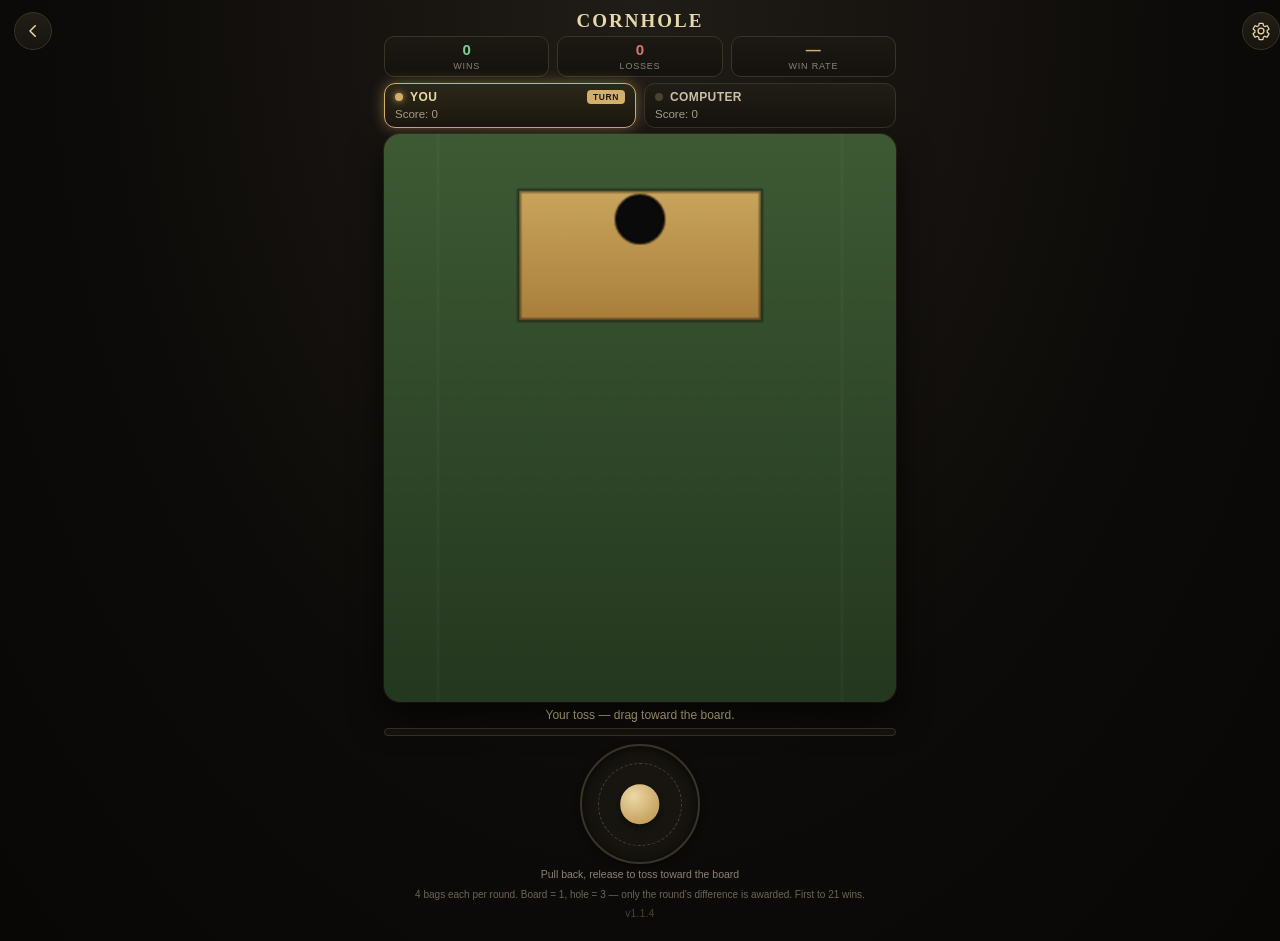
==== cornhole.html @ e40775e5 "Add files via upload" ====
<!DOCTYPE html>
<html lang="en">
<head>
<meta charset="UTF-8">
<meta name="viewport" content="width=device-width, initial-scale=1.0, maximum-scale=1.0, user-scalable=no, viewport-fit=cover">
<title>Cornhole — Corner Pocket Arcade</title>
<link rel="icon" type="image/png" href="Cornerpocket.PNG">
<link rel="apple-touch-icon" href="Cornerpocket.PNG">
<meta name="apple-mobile-web-app-capable" content="yes">
<meta name="apple-mobile-web-app-status-bar-style" content="black-translucent">
<meta name="apple-mobile-web-app-title" content="Cornhole">
<meta name="theme-color" content="#0d0b09">
<link rel="stylesheet" href="shared.css">
<style>
  /* Tightened spacing (page-specific, doesn't affect other games) so the whole
     board + every control fits on one screen with no scrolling required. */
  header { margin-bottom: 4px; }
  .stats-bar { margin-bottom: 6px; }
  .stat-chip { padding: 5px 4px; }
  .stat-chip .num { font-size: 15px; }
  .scoreboard { margin-bottom: 6px; }
  .score-panel { padding: 6px 10px; }
  #message { margin-top: 6px; font-size: 12px; min-height: 14px; }
  #powerWrap { margin-top: 6px; }
  #aimPadWrap { margin-top: 8px; }
  #aimPad { max-width: 120px; max-height: 120px; min-width: 100px; min-height: 100px; }
  #aimPadLabel { margin-top: 4px; font-size: 10.5px; }
  .help { margin-top: 8px; font-size: 10px; line-height: 1.4; }
  #appVersion { margin-top: 6px; }
</style>
</head>
<body>
<div id="app">
  <a class="icon-btn fixed-corner left" href="index.html" aria-label="Back to arcade">
    <svg width="18" height="18" viewBox="0 0 24 24" fill="none" xmlns="http://www.w3.org/2000/svg">
      <path d="M15 5l-7 7 7 7" stroke="#e9d9a8" stroke-width="2" stroke-linecap="round" stroke-linejoin="round"/>
    </svg>
  </a>
  <button class="icon-btn fixed-corner right" id="settingsBtn" aria-label="Settings">
    <svg width="20" height="20" viewBox="0 0 24 24" fill="none" xmlns="http://www.w3.org/2000/svg">
      <path d="M12 15.5a3.5 3.5 0 1 0 0-7 3.5 3.5 0 0 0 0 7Z" stroke="#e9d9a8" stroke-width="1.6"/>
      <path d="M19.4 13.5c.04-.33.06-.66.06-1s-.02-.67-.06-1l2.02-1.58a.5.5 0 0 0 .12-.64l-1.92-3.32a.5.5 0 0 0-.6-.22l-2.38.96a7.4 7.4 0 0 0-1.73-1l-.36-2.53a.5.5 0 0 0-.5-.42h-3.84a.5.5 0 0 0-.5.42l-.36 2.53a7.4 7.4 0 0 0-1.73 1l-2.38-.96a.5.5 0 0 0-.6.22L2.62 9.28a.5.5 0 0 0 .12.64L4.76 11.5c-.04.33-.06.66-.06 1s.02.67.06 1L2.74 15.08a.5.5 0 0 0-.12.64l1.92 3.32a.5.5 0 0 0 .6.22l2.38-.96c.53.43 1.11.77 1.73 1l.36 2.53a.5.5 0 0 0 .5.42h3.84a.5.5 0 0 0 .5-.42l.36-2.53a7.4 7.4 0 0 0 1.73-1l2.38.96a.5.5 0 0 0 .6-.22l1.92-3.32a.5.5 0 0 0-.12-.64L19.4 13.5Z" stroke="#e9d9a8" stroke-width="1.5" stroke-linejoin="round"/>
    </svg>
  </button>

  <header><h1>Cornhole</h1></header>

  <div class="stats-bar">
    <div class="stat-chip wins"><span class="num" id="statWins">0</span><span class="lbl">Wins</span></div>
    <div class="stat-chip losses"><span class="num" id="statLosses">0</span><span class="lbl">Losses</span></div>
    <div class="stat-chip rate"><span class="num" id="statRate">—</span><span class="lbl">Win Rate</span></div>
  </div>

  <div id="settingsModal">
    <div id="settingsModalCard">
      <div class="settingsModalHeader">
        <span>Settings</span>
        <button id="settingsCloseBtn" aria-label="Close">&times;</button>
      </div>
      <label for="difficulty">Computer skill</label>
      <select id="difficulty">
        <option value="easy">Easy</option>
        <option value="medium" selected>Medium</option>
        <option value="hard">Hard</option>
      </select>
      <button id="resetStats">Reset record</button>
    </div>
  </div>

  <div class="scoreboard">
    <div class="score-panel" id="playerPanel">
      <span class="who"><span class="dot"></span>YOU</span>
      <span class="sub" id="playerScore">Score: 0</span>
    </div>
    <div class="score-panel" id="aiPanel">
      <span class="who"><span class="dot"></span>COMPUTER</span>
      <span class="sub" id="aiScore">Score: 0</span>
    </div>
  </div>

  <div id="tableWrap">
    <canvas id="table" width="360" height="400"></canvas>
    <div id="overlay">
      <h2 id="overlayTitle">Game Over</h2>
      <p id="overlayText">Details here</p>
      <button class="primary" onclick="startMatch()">Play Again</button>
    </div>
  </div>

  <div id="message">Loading...</div>
  <div id="powerWrap"><div id="powerBar"></div></div>

  <div id="aimPadWrap">
    <div id="aimPad"><div id="aimKnob"></div></div>
    <div id="aimPadLabel">Pull back, release to toss toward the board</div>
  </div>

  <div class="help">
    4 bags each per round. Board = 1, hole = 3 — only the round's difference is awarded. First to 21 wins.
  </div>

  <div id="appVersion">v1.1.4</div>
</div>

<script src="shared.js"></script>
<script>
(function(){
  "use strict";

  // ---------- CONFIG ----------
  const CW = 360, CH = 400;
  const LANE_LEFT = 38, LANE_RIGHT = CW - 38;
  const START_X = CW/2, START_Y = 354;
  const MAX_DIST = 320;

  const BOARD_X0 = 95, BOARD_X1 = 265;
  const BOARD_Y0 = 40, BOARD_Y1 = 131;
  const HOLE_X = 180, HOLE_Y = 60, HOLE_R = 17;

  const WIN_SCORE = 21;
  const THROW_DURATION_MS = 650;

  function resultForLanding(x, y){
    const dHole = Math.hypot(x-HOLE_X, y-HOLE_Y);
    if(dHole <= HOLE_R) return { value: 3, label: 'In the hole!' };
    if(x >= BOARD_X0 && x <= BOARD_X1 && y >= BOARD_Y0 && y <= BOARD_Y1) return { value: 1, label: 'On the board.' };
    return { value: 0, label: 'Missed — in the dirt.' };
  }

  // ---------- STATS ----------
  const stats = Arcade.createStats('cornhole_stats_v1');
  const statWinsEl = document.getElementById('statWins');
  const statLossesEl = document.getElementById('statLosses');
  const statRateEl = document.getElementById('statRate');
  function renderStats(){ stats.render(statWinsEl, statLossesEl, statRateEl); }
  document.getElementById('resetStats').addEventListener('click', () => {
    if(confirm('Reset your win/loss record?')){ stats.reset(); renderStats(); }
  });
  renderStats();
  Arcade.wireSettingsModal('settingsBtn', 'settingsModal', 'settingsCloseBtn');

  // ---------- STATE ----------
  let bags = [];              // bags landed so far this round: {owner,x,y,result}
  let shotsThisRound = 0;     // 0..8
  let startingPlayer = 'player';
  let turn = 'player';
  let playerScore = 0, aiScore = 0;
  let state = 'aiming';       // 'aiming' | 'throwing' | 'ai-wait' | 'over'
  let gameOver = false;
  let flight = null;          // active toss animation: {owner,startX,startY,targetX,targetY,t0}

  const canvas = document.getElementById('table');
  const ctx = canvas.getContext('2d');
  const messageEl = document.getElementById('message');
  const powerBar = document.getElementById('powerBar');
  const overlay = document.getElementById('overlay');
  const overlayTitle = document.getElementById('overlayTitle');
  const overlayText = document.getElementById('overlayText');
  const playerPanel = document.getElementById('playerPanel');
  const aiPanel = document.getElementById('aiPanel');
  const playerScoreEl = document.getElementById('playerScore');
  const aiScoreEl = document.getElementById('aiScore');
  const difficultySel = document.getElementById('difficulty');
  const aimPad = document.getElementById('aimPad');
  const aimKnob = document.getElementById('aimKnob');

  function setMessage(t){ messageEl.textContent = t; }

  function whoseShotIndex(i){
    const startsWithStarting = (i % 2 === 0);
    if(startsWithStarting) return startingPlayer;
    return startingPlayer === 'player' ? 'ai' : 'player';
  }

  function startMatch(){
    playerScore = 0; aiScore = 0;
    gameOver = false;
    overlay.style.display = 'none';
    startingPlayer = Math.random() < 0.5 ? 'player' : 'ai';
    startRound();
  }

  function startRound(){
    bags = [];
    shotsThisRound = 0;
    updateScoreDisplays();
    beginNextThrow();
  }

  function beginNextThrow(){
    if(shotsThisRound >= 8){
      setMessage("Round complete — tallying score...");
      setTimeout(resolveRound, 700);
      return;
    }
    turn = whoseShotIndex(shotsThisRound);
    updatePanels();
    if(turn === 'player'){
      state = 'aiming';
      setMessage("Your toss — drag toward the board.");
    } else {
      state = 'ai-wait';
      setMessage("Computer is lining up a toss...");
      setTimeout(aiTakeThrow, 800);
    }
    render();
  }

  // ---------- AIM PAD (direct aim-offset, like an overhand toss) ----------
  function canShoot(){
    return turn === 'player' && state === 'aiming' && !gameOver;
  }
  Arcade.createAimPad({
    padEl: aimPad, knobEl: aimKnob, powerBarEl: powerBar,
    canShoot: canShoot,
    onRelease: (dx, dy, power) => {
      // pull-back convention: dx,dy is the pull direction; throw opposite.
      const targetX = START_X + (-dx)*power*MAX_DIST;
      const targetY = START_Y + (-dy)*power*MAX_DIST;
      beginFlight('player', targetX, targetY);
    }
  });

  function beginFlight(owner, targetX, targetY){
    state = 'throwing';
    flight = { owner, startX: START_X, startY: START_Y, targetX, targetY, t0: performance.now() };
  }

  function finishFlight(){
    const f = flight;
    flight = null;
    const result = resultForLanding(f.targetX, f.targetY);
    bags.push({ owner: f.owner, x: f.targetX, y: f.targetY, result });
    shotsThisRound++;
    setMessage(`${f.owner === 'player' ? 'You' : 'Computer'}: ${result.label}${result.value>0 ? ' ('+result.value+' pt'+(result.value>1?'s':'')+')' : ''}`);
    setTimeout(beginNextThrow, 550);
  }

  function resolveRound(){
    const playerTotal = bags.filter(b=>b.owner==='player').reduce((s,b)=>s+b.result.value,0);
    const aiTotal = bags.filter(b=>b.owner==='ai').reduce((s,b)=>s+b.result.value,0);
    const diff = Math.abs(playerTotal - aiTotal);

    if(playerTotal > aiTotal) playerScore += diff;
    else if(aiTotal > playerTotal) aiScore += diff;

    updateScoreDisplays();

    if(playerScore >= WIN_SCORE || aiScore >= WIN_SCORE){
      endMatch(playerScore >= WIN_SCORE ? 'player' : 'ai');
      return;
    }

    setMessage(diff>0 ? `${playerTotal>aiTotal?'You':'Computer'} score ${diff} this round.` : "Round tied — no one scores.");
    startingPlayer = startingPlayer === 'player' ? 'ai' : 'player';
    setTimeout(startRound, 1200);
  }

  function endMatch(winner){
    gameOver = true;
    state = 'over';
    overlay.style.display = 'flex';
    overlayTitle.textContent = winner === 'player' ? "You Win" : "Computer Wins";
    overlayText.textContent = `Final score: ${playerScore} – ${aiScore}`;
    if(winner === 'player') stats.addWin(); else stats.addLoss();
    renderStats();
    updatePanels();
  }

  function updateScoreDisplays(){
    playerScoreEl.textContent = `Score: ${playerScore}`;
    aiScoreEl.textContent = `Score: ${aiScore}`;
  }
  function updatePanels(){
    playerPanel.classList.toggle('active', turn === 'player' && !gameOver);
    aiPanel.classList.toggle('active', turn === 'ai' && !gameOver);
  }

  // ---------- AI ----------
  function aiTakeThrow(){
    if(gameOver) return;
    const diff = difficultySel.value;
    const jitterPx = diff==='easy' ? 95 : diff==='hard' ? 34 : 62;

    const angle = Math.random()*Math.PI*2;
    const rad = Math.sqrt(Math.random())*jitterPx; // sqrt gives a true uniform-area scatter, not center-biased
    const targetX = HOLE_X + Math.cos(angle)*rad;
    const targetY = HOLE_Y + Math.sin(angle)*rad;

    beginFlight('ai', targetX, targetY);
  }

  // ---------- RENDER ----------
  function render(){
    ctx.clearRect(0,0,CW,CH);

    // ground
    const ground = ctx.createLinearGradient(0,0,0,CH);
    ground.addColorStop(0,'#3d5a34'); ground.addColorStop(1,'#24371f');
    ctx.fillStyle = ground; ctx.fillRect(0,0,CW,CH);

    // lane guide lines (cosmetic)
    ctx.strokeStyle = 'rgba(255,255,255,0.06)';
    ctx.lineWidth = 1;
    ctx.beginPath(); ctx.moveTo(LANE_LEFT,0); ctx.lineTo(LANE_LEFT,CH); ctx.stroke();
    ctx.beginPath(); ctx.moveTo(LANE_RIGHT,0); ctx.lineTo(LANE_RIGHT,CH); ctx.stroke();

    // board
    const boardGrad = ctx.createLinearGradient(0,BOARD_Y0,0,BOARD_Y1);
    boardGrad.addColorStop(0,'#c9a55c'); boardGrad.addColorStop(1,'#a97e3c');
    ctx.fillStyle = boardGrad;
    ctx.fillRect(BOARD_X0, BOARD_Y0, BOARD_X1-BOARD_X0, BOARD_Y1-BOARD_Y0);
    ctx.strokeStyle = 'rgba(0,0,0,0.4)'; ctx.lineWidth = 3;
    ctx.strokeRect(BOARD_X0, BOARD_Y0, BOARD_X1-BOARD_X0, BOARD_Y1-BOARD_Y0);

    // hole
    ctx.beginPath(); ctx.arc(HOLE_X, HOLE_Y, HOLE_R, 0, Math.PI*2);
    ctx.fillStyle = '#0a0a0a'; ctx.fill();
    ctx.strokeStyle = 'rgba(0,0,0,0.6)'; ctx.lineWidth = 2; ctx.stroke();

    // resting bags (on board or in the dirt) — draw shadow + bag flat on the ground
    bags.forEach(b => {
      ctx.save();
      ctx.translate(b.x, b.y);
      ctx.beginPath(); ctx.ellipse(0,3,12,6,0,0,Math.PI*2);
      ctx.fillStyle = 'rgba(0,0,0,0.35)'; ctx.fill();
      drawBagShape(b.owner);
      ctx.restore();
    });

    // in-flight bag with arc animation
    if(flight){
      const t = Math.min(1, (performance.now() - flight.t0) / THROW_DURATION_MS);
      const x = flight.startX + (flight.targetX - flight.startX) * t;
      const y = flight.startY + (flight.targetY - flight.startY) * t;
      const height = Math.sin(t * Math.PI) * 108; // peak arc height in px
      const scale = 1 + Math.sin(t*Math.PI) * 0.35;

      // ground shadow (shrinks as bag gets higher)
      ctx.save();
      ctx.translate(x, y);
      ctx.beginPath();
      ctx.ellipse(0, 3, 12*(1-0.4*Math.sin(t*Math.PI)), 6*(1-0.4*Math.sin(t*Math.PI)), 0, 0, Math.PI*2);
      ctx.fillStyle = 'rgba(0,0,0,0.3)'; ctx.fill();
      ctx.restore();

      // bag itself, lifted by height, scaled up near the peak
      ctx.save();
      ctx.translate(x, y - height);
      ctx.scale(scale, scale);
      drawBagShape(flight.owner);
      ctx.restore();
    }
  }

  function drawBagShape(owner){
    ctx.fillStyle = owner === 'player' ? '#d4af6a' : '#8a2f2f';
    ctx.strokeStyle = 'rgba(0,0,0,0.4)';
    ctx.lineWidth = 1.2;
    ctx.beginPath();
    ctx.roundRect ? ctx.roundRect(-10,-7,20,14,4) : ctx.rect(-10,-7,20,14);
    ctx.fill(); ctx.stroke();
  }

  // ---------- GAME LOOP ----------
  function loop(){
    if(flight){
      render();
      if(performance.now() - flight.t0 >= THROW_DURATION_MS){
        finishFlight();
      }
    } else if(state !== 'aiming'){
      render();
    }
    aimPad.classList.toggle('disabled', !canShoot());
    requestAnimationFrame(loop);
  }

  window.startMatch = startMatch;
  startMatch();
  requestAnimationFrame(loop);
})();
</script>
<script>
  Arcade.registerServiceWorker();
</script>
</body>
</html>
---- shared.css ----
/* ============================================================
   Shared "house style" kit for the arcade hub + all games.
   Keep this file in sync across deploys — every game page
   <link>s to this single file so a fix here fixes everywhere.
   ============================================================ */

* { box-sizing: border-box; -webkit-tap-highlight-color: transparent; }

html {
  height: 100%;
  height: -webkit-fill-available;
  background: #080706;
}
body {
  margin: 0; padding: 0;
  min-height: 100%;
  min-height: -webkit-fill-available;
  background: radial-gradient(ellipse at 50% 0%, #201c17 0%, #0d0b09 60%, #080706 100%);
  font-family: -apple-system, BlinkMacSystemFont, 'Segoe UI', Roboto, Helvetica, Arial, sans-serif;
  color: #efe8da;
  overflow-x: hidden;
  touch-action: none;
  overscroll-behavior: none;
}

#app {
  display: flex;
  flex-direction: column;
  align-items: center;
  padding: calc(10px + env(safe-area-inset-top)) calc(14px + env(safe-area-inset-right)) calc(22px + env(safe-area-inset-bottom)) calc(14px + env(safe-area-inset-left));
  min-height: 100%;
  min-height: -webkit-fill-available;
  max-width: 540px;
  margin: 0 auto;
}

/* ---------- Header ---------- */
header {
  position: relative;
  display: flex;
  align-items: center;
  justify-content: center;
  width: 100%;
  margin-bottom: 10px;
}
header h1 {
  font-family: Georgia, 'Times New Roman', serif;
  font-size: 19px;
  font-weight: 700;
  letter-spacing: 2px;
  margin: 0;
  color: #e9d9a8;
  text-transform: uppercase;
  text-align: center;
}
.icon-btn {
  position: absolute;
  top: 50%;
  transform: translateY(-50%);
  width: 38px;
  height: 38px;
  padding: 0;
  min-height: 0;
  border-radius: 50%;
  display: flex;
  align-items: center;
  justify-content: center;
  background: linear-gradient(180deg, #221e17, #17140f);
  border: 1.5px solid #3a3327;
  cursor: pointer;
}
.icon-btn:active { transform: translateY(-50%) scale(0.94); }
#menuBtn { left: 0; }
#settingsBtn { right: 0; }

/* Fixed-corner variant (used when the header itself shouldn't
   move the button, e.g. pinned regardless of title width) */
.icon-btn.fixed-corner {
  position: fixed;
  top: calc(12px + env(safe-area-inset-top));
  transform: none;
}
.icon-btn.fixed-corner.left { left: calc(14px + env(safe-area-inset-left)); }
.icon-btn.fixed-corner.right { right: calc(14px + env(safe-area-inset-right)); }

/* ---------- Stats bar ---------- */
.stats-bar {
  display: flex;
  width: 100%;
  gap: 8px;
  margin-bottom: 12px;
}
.stat-chip {
  flex: 1;
  background: linear-gradient(180deg, #1c1913, #14120e);
  border: 1px solid #3a3327;
  border-radius: 10px;
  padding: 8px 4px;
  text-align: center;
}
.stat-chip .num {
  display: block;
  font-size: 18px;
  font-weight: 700;
  line-height: 1.1;
}
.stat-chip.wins .num { color: #7fce8f; }
.stat-chip.losses .num { color: #d9756f; }
.stat-chip.rate .num { color: #d4af6a; }
.stat-chip .lbl {
  display: block;
  font-size: 9px;
  letter-spacing: 0.8px;
  color: #8d8172;
  margin-top: 2px;
  text-transform: uppercase;
}

/* ---------- Turn / score panels ---------- */
.scoreboard {
  display: flex;
  justify-content: space-between;
  width: 100%;
  gap: 8px;
  margin-bottom: 10px;
}
.score-panel {
  flex: 1;
  background: linear-gradient(180deg, #201c16, #17140f);
  border: 1.5px solid #3a3327;
  border-radius: 11px;
  padding: 9px 12px;
  font-size: 12.5px;
  transition: border-color 0.25s, box-shadow 0.25s, background 0.25s;
  position: relative;
}
.score-panel .who {
  font-weight: 700;
  color: #c9bea8;
  display: flex;
  align-items: center;
  gap: 7px;
  margin-bottom: 3px;
  letter-spacing: 0.4px;
  font-size: 12px;
}
.score-panel .dot {
  width: 8px; height: 8px; border-radius: 50%;
  background: #4a4232; flex-shrink: 0;
}
.score-panel .sub { color: #a89d89; font-size: 11.5px; }
.score-panel.active {
  border-color: #d4af6a;
  background: linear-gradient(180deg, #2c2717, #1c1810);
  box-shadow: 0 0 14px rgba(212,175,106,0.45);
  animation: pulseGlow 1.8s ease-in-out infinite;
}
.score-panel.active .who { color: #e9d9a8; }
.score-panel.active .dot {
  background: #d4af6a;
  box-shadow: 0 0 7px rgba(212,175,106,0.9);
}
.score-panel.active .who::after {
  content: "TURN";
  font-size: 8.5px;
  font-weight: 700;
  background: #d4af6a;
  color: #1a160d;
  padding: 2px 6px;
  border-radius: 4px;
  margin-left: auto;
  letter-spacing: 0.6px;
}
@keyframes pulseGlow {
  0%, 100% { box-shadow: 0 0 8px rgba(212,175,106,0.35); }
  50% { box-shadow: 0 0 18px rgba(212,175,106,0.7); }
}

/* ---------- Game surface (canvas wrap) ---------- */
#tableWrap {
  position: relative;
  width: 100%;
  line-height: 0;
  border-radius: 16px;
  box-shadow: 0 14px 34px rgba(0,0,0,0.65), 0 0 0 1px rgba(212,175,106,0.12);
}
#tableWrap canvas {
  width: 100%;
  height: auto;
  display: block;
  border-radius: 16px;
}

#message {
  width: 100%;
  text-align: center;
  font-size: 13.5px;
  min-height: 18px;
  margin-top: 11px;
  color: #d9c78e;
}

#powerWrap {
  width: 100%;
  height: 8px;
  background: #16130e;
  border: 1px solid #3a3327;
  border-radius: 5px;
  margin-top: 9px;
  overflow: hidden;
}
#powerBar {
  height: 100%;
  width: 0%;
  background: linear-gradient(90deg, #4a9d5c, #d4af6a, #c0453f);
}

/* ---------- Aim pad ---------- */
#aimPadWrap {
  display: flex;
  flex-direction: column;
  align-items: center;
  margin-top: 16px;
}
#aimPad {
  width: 40vw;
  height: 40vw;
  max-width: 180px;
  max-height: 180px;
  min-width: 138px;
  min-height: 138px;
  border-radius: 50%;
  border: 2px solid #3a3327;
  background: radial-gradient(circle, #1c1913 0%, #14120e 75%);
  box-shadow: inset 0 2px 10px rgba(0,0,0,0.6), 0 2px 6px rgba(0,0,0,0.4);
  position: relative;
  touch-action: none;
  transition: opacity 0.2s;
}
#aimPad::before {
  content: "";
  position: absolute;
  inset: 14%;
  border-radius: 50%;
  border: 1px dashed #4a4232;
}
#aimPad.disabled { opacity: 0.3; }
#aimKnob {
  width: 34%;
  height: 34%;
  border-radius: 50%;
  background: radial-gradient(circle at 35% 30%, #ecd8a6, #b98f46);
  position: absolute;
  left: 50%; top: 50%;
  transform: translate(-50%,-50%);
  box-shadow: 0 3px 10px rgba(0,0,0,0.6);
  pointer-events: none;
}
#aimPadLabel {
  font-size: 11.5px;
  color: #8d8172;
  margin-top: 9px;
  text-align: center;
}

/* ---------- Controls ---------- */
.controls {
  display: flex;
  gap: 10px;
  align-items: center;
  margin-top: 16px;
  flex-wrap: wrap;
  justify-content: center;
  width: 100%;
}
select, button {
  font-family: inherit;
  font-size: 13.5px;
  padding: 11px 16px;
  min-height: 44px;
  border-radius: 9px;
  border: 1px solid #3a3327;
  background: linear-gradient(180deg, #221e17, #17140f);
  color: #e9dfcb;
}
button { cursor: pointer; }
button:active { transform: translateY(1px); }
button.primary {
  background: linear-gradient(180deg, #e9d9a8, #c9a55c);
  color: #1a160d;
  font-weight: 700;
  border-color: #a9853c;
}

/* ---------- Overlay (game over) ---------- */
#overlay {
  position: absolute;
  inset: 0;
  background: rgba(8,7,6,0.9);
  display: none;
  align-items: center;
  justify-content: center;
  border-radius: 16px;
  flex-direction: column;
  text-align: center;
  padding: 20px;
}
#overlay h2 { font-family: Georgia, serif; font-size: 24px; color: #e9d9a8; margin-bottom: 6px; letter-spacing: 0.5px; }
#overlay p { font-size: 13.5px; color: #c9bea8; margin-bottom: 16px; }

/* ---------- Settings modal ---------- */
#settingsModal {
  position: fixed;
  inset: 0;
  background: rgba(8,7,6,0.72);
  display: none;
  align-items: center;
  justify-content: center;
  z-index: 60;
  padding: 20px;
}
#settingsModal.open { display: flex; }
#settingsModalCard {
  width: 100%;
  max-width: 320px;
  background: linear-gradient(180deg, #201c16, #17140f);
  border: 1.5px solid #3a3327;
  border-radius: 14px;
  padding: 16px;
  box-shadow: 0 14px 34px rgba(0,0,0,0.6);
}
.settingsModalHeader {
  display: flex;
  align-items: center;
  justify-content: space-between;
  margin-bottom: 14px;
  font-family: Georgia, serif;
  font-size: 16px;
  color: #e9d9a8;
  letter-spacing: 0.4px;
}
#settingsCloseBtn {
  background: none;
  border: none;
  color: #a89d89;
  font-size: 22px;
  line-height: 1;
  padding: 0;
  min-height: 0;
  cursor: pointer;
}
#settingsModalCard label {
  display: block;
  font-size: 12px;
  color: #a89d89;
  margin: 10px 0 4px;
}
#settingsModalCard select { width: 100%; margin-bottom: 6px; }
#resetStats {
  width: 100%;
  margin-top: 10px;
  background: linear-gradient(180deg, #2c2214, #201808);
  border: 1px solid #5c4a30;
  color: #d9756f;
}

/* ---------- Misc ---------- */
.help {
  font-size: 11px;
  color: #6e6455;
  margin-top: 16px;
  line-height: 1.55;
  text-align: center;
  padding: 0 6px;
}
#appVersion {
  margin-top: 12px;
  font-size: 10px;
  color: #4a4232;
  text-align: center;
  letter-spacing: 0.4px;
}

/* ---------- Hub-specific ---------- */
.game-grid {
  display: flex;
  flex-direction: column;
  gap: 12px;
  width: 100%;
  margin-top: 8px;
}
.game-tile {
  display: flex;
  align-items: center;
  gap: 14px;
  width: 100%;
  background: linear-gradient(180deg, #201c16, #17140f);
  border: 1.5px solid #3a3327;
  border-radius: 14px;
  padding: 16px;
  text-decoration: none;
  color: #efe8da;
  transition: border-color 0.2s, transform 0.1s;
}
.game-tile:active { transform: scale(0.98); }
.game-tile .icon {
  width: 46px; height: 46px;
  flex-shrink: 0;
  border-radius: 10px;
  background: #14120e;
  border: 1px solid #3a3327;
  display: flex; align-items: center; justify-content: center;
}
.game-tile .info { flex: 1; }
.game-tile .name {
  font-family: Georgia, serif;
  font-size: 16px;
  color: #e9d9a8;
  letter-spacing: 0.3px;
  margin-bottom: 2px;
}
.game-tile .desc {
  font-size: 11.5px;
  color: #8d8172;
  line-height: 1.4;
}
.game-tile .chev {
  color: #5c5346;
  font-size: 18px;
  flex-shrink: 0;
}
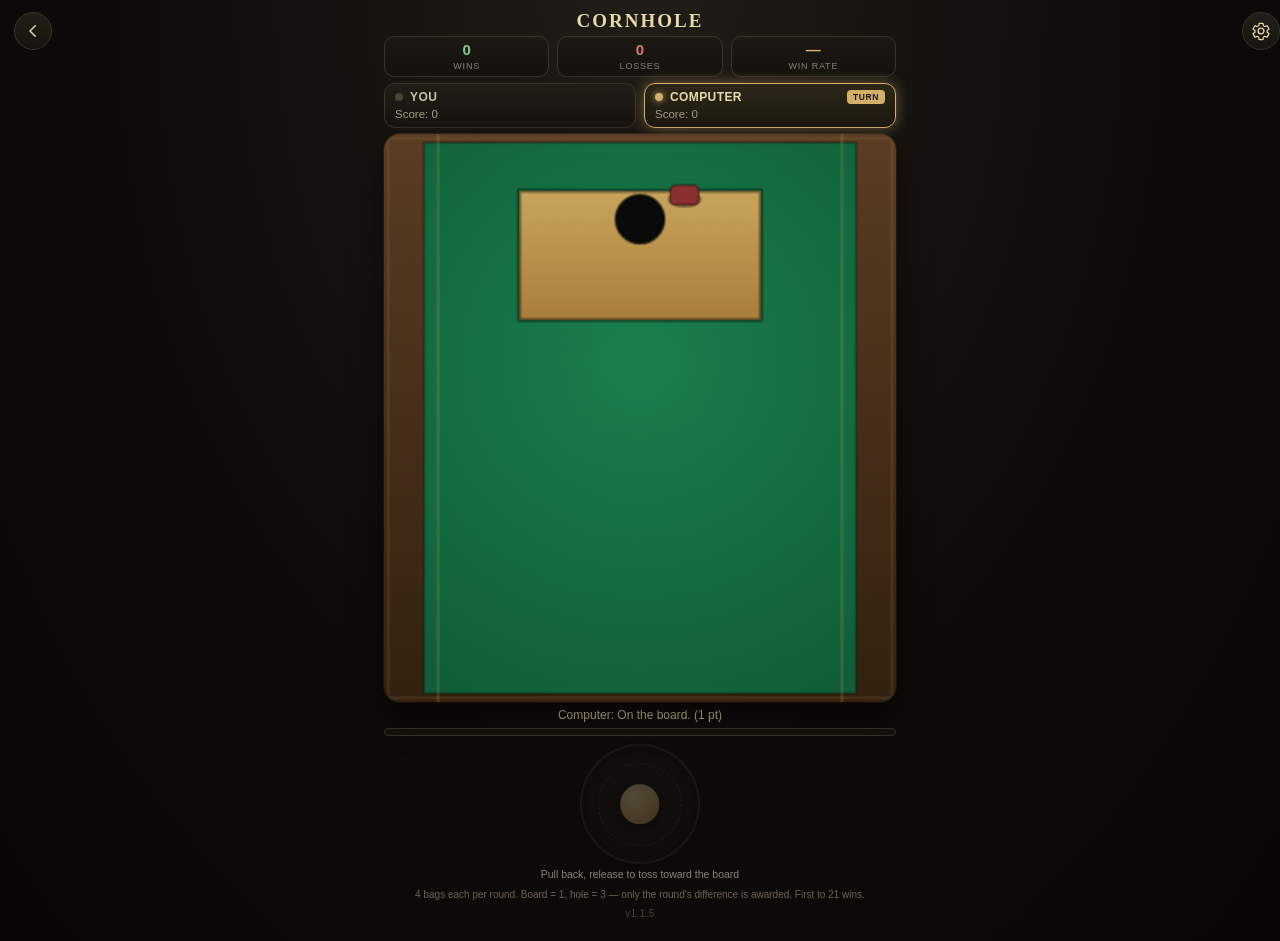
==== commit b3523680: "Add files via upload" ====
--- a/cornhole.html
+++ b/cornhole.html
@@ -99,7 +99,7 @@
     4 bags each per round. Board = 1, hole = 3 — only the round's difference is awarded. First to 21 wins.
   </div>
 
-  <div id="appVersion">v1.1.4</div>
+  <div id="appVersion">v1.1.5</div>
 </div>
 
 <script src="shared.js"></script>
@@ -294,13 +294,25 @@
   function render(){
     ctx.clearRect(0,0,CW,CH);
 
-    // ground
-    const ground = ctx.createLinearGradient(0,0,0,CH);
-    ground.addColorStop(0,'#3d5a34'); ground.addColorStop(1,'#24371f');
-    ctx.fillStyle = ground; ctx.fillRect(0,0,CW,CH);
-
-    // lane guide lines (cosmetic)
-    ctx.strokeStyle = 'rgba(255,255,255,0.06)';
+    // outer rail (matches Corner Pocket's rail gradient)
+    const rail = ctx.createLinearGradient(0,0,0,CH);
+    rail.addColorStop(0,'#5a3d24'); rail.addColorStop(1,'#33220f');
+    ctx.fillStyle = rail; ctx.fillRect(0,0,CW,CH);
+    ctx.strokeStyle = 'rgba(212,175,106,0.18)';
+    ctx.lineWidth = 1;
+    ctx.strokeRect(3,3,CW-6,CH-6);
+
+    // field — felt green, matching Corner Pocket's table instead of literal grass
+    const ground = ctx.createRadialGradient(CW/2,CH*0.4,20, CW/2,CH*0.4,CH*0.9);
+    ground.addColorStop(0,'#1a7d4a'); ground.addColorStop(1,'#0d5232');
+    ctx.fillStyle = ground;
+    ctx.fillRect(LANE_LEFT-10, 6, (LANE_RIGHT-LANE_LEFT)+20, CH-12);
+    ctx.strokeStyle = 'rgba(0,0,0,0.25)';
+    ctx.lineWidth = 2;
+    ctx.strokeRect(LANE_LEFT-10, 6, (LANE_RIGHT-LANE_LEFT)+20, CH-12);
+
+    // lane guide lines (cosmetic, gold-tinted to match the rest of the app)
+    ctx.strokeStyle = 'rgba(212,175,106,0.35)';
     ctx.lineWidth = 1;
     ctx.beginPath(); ctx.moveTo(LANE_LEFT,0); ctx.lineTo(LANE_LEFT,CH); ctx.stroke();
     ctx.beginPath(); ctx.moveTo(LANE_RIGHT,0); ctx.lineTo(LANE_RIGHT,CH); ctx.stroke();
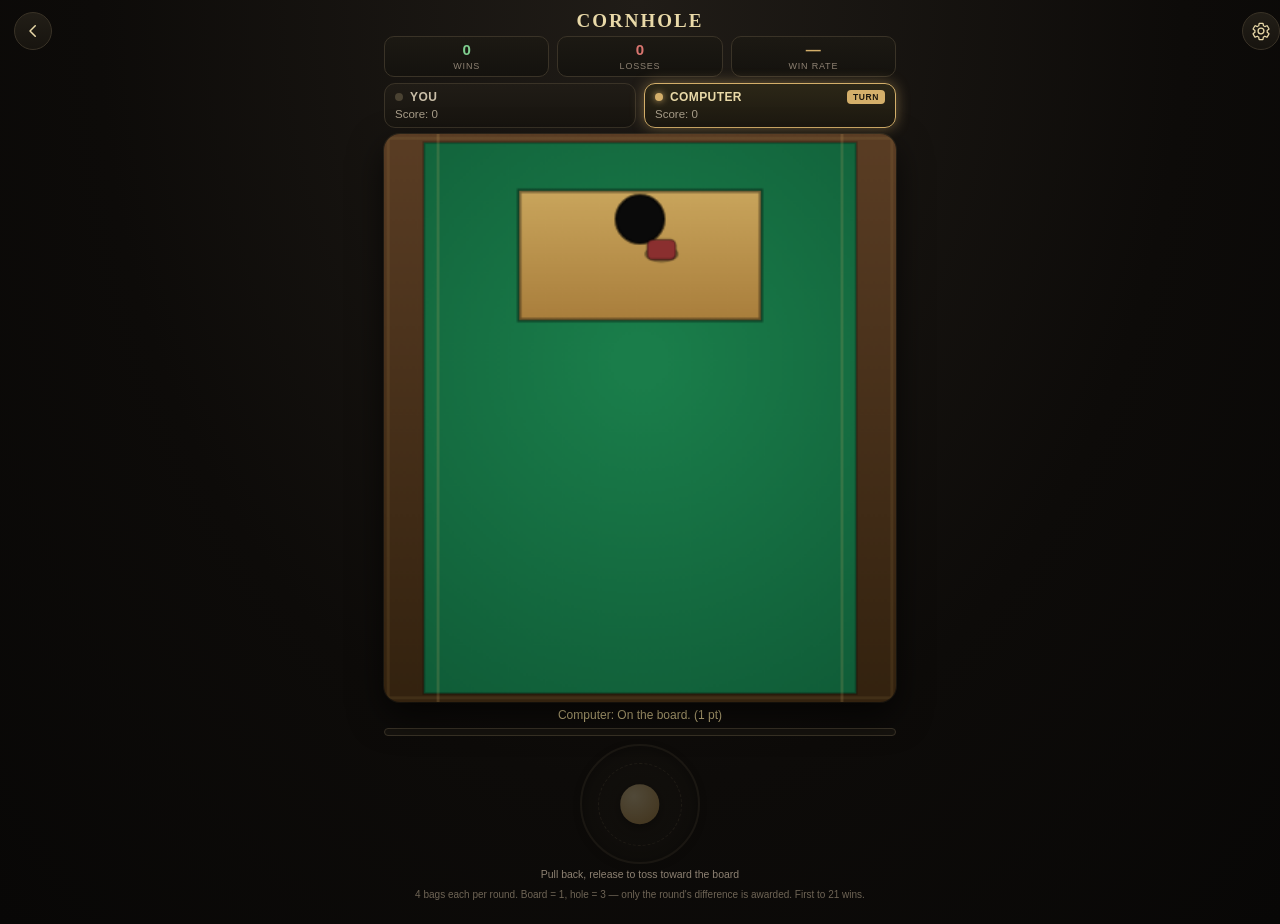
==== commit 0ef06a01: "Add files via upload" ====
--- a/cornhole.html
+++ b/cornhole.html
@@ -26,7 +26,6 @@
   #aimPad { max-width: 120px; max-height: 120px; min-width: 100px; min-height: 100px; }
   #aimPadLabel { margin-top: 4px; font-size: 10.5px; }
   .help { margin-top: 8px; font-size: 10px; line-height: 1.4; }
-  #appVersion { margin-top: 6px; }
 </style>
 </head>
 <body>
@@ -99,7 +98,6 @@
     4 bags each per round. Board = 1, hole = 3 — only the round's difference is awarded. First to 21 wins.
   </div>
 
-  <div id="appVersion">v1.1.5</div>
 </div>
 
 <script src="shared.js"></script>
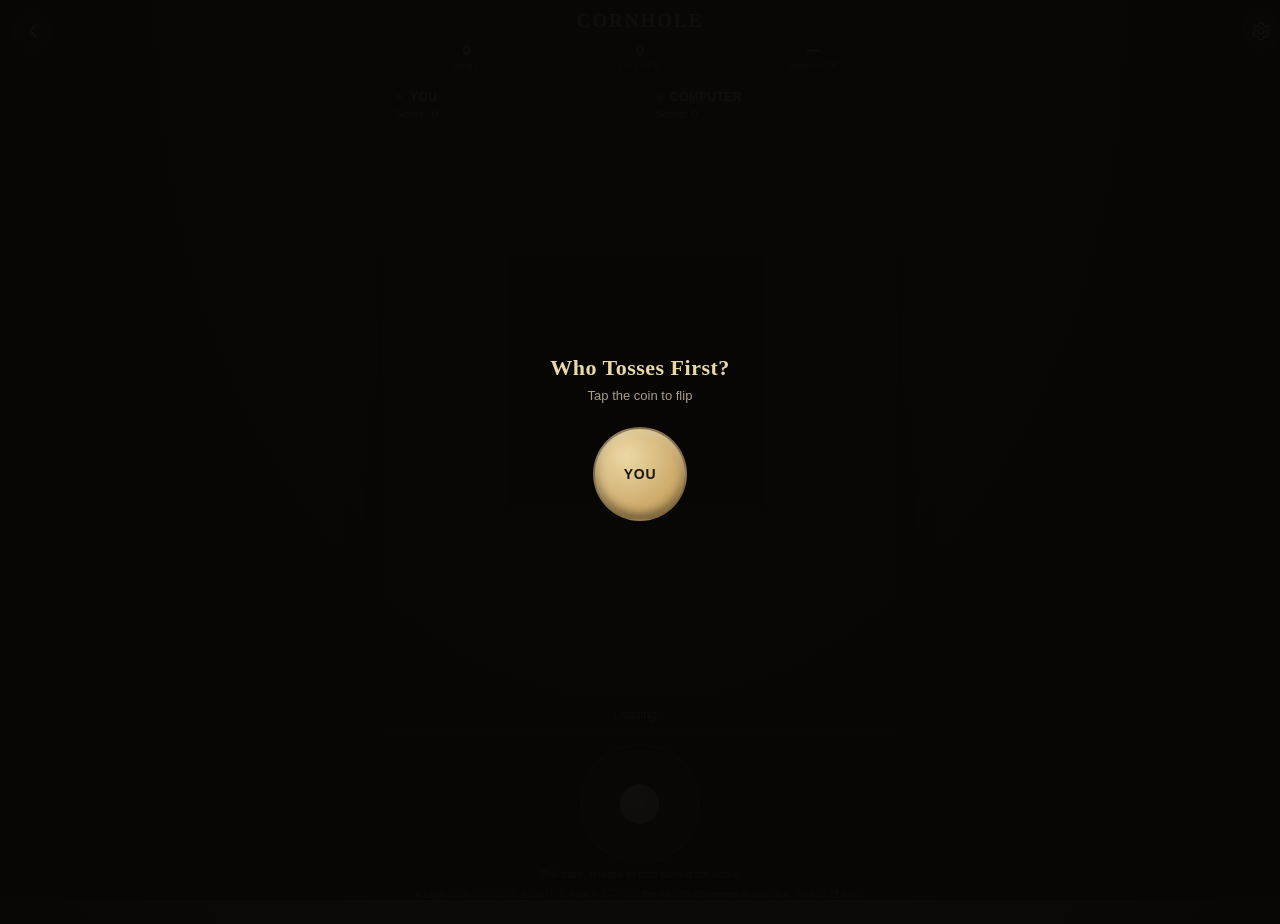
==== commit fd129178: "Add files via upload" ====
--- a/cornhole.html
+++ b/cornhole.html
@@ -86,6 +86,19 @@
     </div>
   </div>
 
+  <div id="coinOverlay">
+    <h2>Who Tosses First?</h2>
+    <p id="coinPrompt">Tap the coin to flip</p>
+    <div class="coinStage">
+      <div class="coin" id="coin">
+        <div class="face front">YOU</div>
+        <div class="face back">CPU</div>
+      </div>
+    </div>
+    <p id="coinResultText" class="coinResult"></p>
+    <button class="primary" id="coinStartBtn" style="display:none;">Start Match</button>
+  </div>
+
   <div id="message">Loading...</div>
   <div id="powerWrap"><div id="powerBar"></div></div>
 
@@ -114,14 +127,27 @@
   const BOARD_X0 = 95, BOARD_X1 = 265;
   const BOARD_Y0 = 40, BOARD_Y1 = 131;
   const HOLE_X = 180, HOLE_Y = 60, HOLE_R = 17;
+  const BOARD_INSET = 22; // px the far/top edge is narrower than the near/bottom edge — sells perspective
+  const BOARD_LIP = 10;   // px height of the board's visible front edge (its raised thickness)
 
   const WIN_SCORE = 21;
   const THROW_DURATION_MS = 650;
+  const SLIDE_FRICTION = 0.90;
+  const SLIDE_STOP_SPEED = 0.15;
+
+  /** True if (x,y) falls within the board's trapezoid footprint (matches how it's drawn). */
+  function isOnBoard(x, y){
+    if(y < BOARD_Y0 || y > BOARD_Y1) return false;
+    const t = (y - BOARD_Y0) / (BOARD_Y1 - BOARD_Y0); // 0 at the far/narrow edge, 1 at the near/wide edge
+    const xLeft = (BOARD_X0 + BOARD_INSET) + t * (BOARD_X0 - (BOARD_X0 + BOARD_INSET));
+    const xRight = (BOARD_X1 - BOARD_INSET) + t * (BOARD_X1 - (BOARD_X1 - BOARD_INSET));
+    return x >= xLeft && x <= xRight;
+  }
 
   function resultForLanding(x, y){
     const dHole = Math.hypot(x-HOLE_X, y-HOLE_Y);
     if(dHole <= HOLE_R) return { value: 3, label: 'In the hole!' };
-    if(x >= BOARD_X0 && x <= BOARD_X1 && y >= BOARD_Y0 && y <= BOARD_Y1) return { value: 1, label: 'On the board.' };
+    if(isOnBoard(x, y)) return { value: 1, label: 'On the board.' };
     return { value: 0, label: 'Missed — in the dirt.' };
   }
 
@@ -137,6 +163,17 @@
   renderStats();
   Arcade.wireSettingsModal('settingsBtn', 'settingsModal', 'settingsCloseBtn');
 
+  const coinFlip = Arcade.createCoinFlip({
+    overlayId: 'coinOverlay', coinId: 'coin', promptId: 'coinPrompt',
+    resultId: 'coinResultText', startBtnId: 'coinStartBtn',
+    startLabel: 'Start Match',
+    resultText: {
+      player: "You win the toss — you toss first!",
+      ai: "Computer wins the toss — it tosses first!"
+    },
+    onStart: beginMatch
+  });
+
   // ---------- STATE ----------
   let bags = [];              // bags landed so far this round: {owner,x,y,result}
   let shotsThisRound = 0;     // 0..8
@@ -146,6 +183,7 @@
   let state = 'aiming';       // 'aiming' | 'throwing' | 'ai-wait' | 'over'
   let gameOver = false;
   let flight = null;          // active toss animation: {owner,startX,startY,targetX,targetY,t0}
+  let slide = null;           // active post-landing slide: {owner,x,y,vx,vy,result}
 
   const canvas = document.getElementById('table');
   const ctx = canvas.getContext('2d');
@@ -174,13 +212,18 @@
     playerScore = 0; aiScore = 0;
     gameOver = false;
     overlay.style.display = 'none';
-    startingPlayer = Math.random() < 0.5 ? 'player' : 'ai';
+    coinFlip.show();
+  }
+
+  function beginMatch(starting){
+    startingPlayer = starting;
     startRound();
   }
 
   function startRound(){
     bags = [];
     shotsThisRound = 0;
+    slide = null;
     updateScoreDisplays();
     beginNextThrow();
   }
@@ -228,9 +271,22 @@
     const f = flight;
     flight = null;
     const result = resultForLanding(f.targetX, f.targetY);
-    bags.push({ owner: f.owner, x: f.targetX, y: f.targetY, result });
+    if(result.value === 1){
+      // landed on the board with some momentum left — let it slide a bit, like a real toss
+      const dx = f.targetX - f.startX, dy = f.targetY - f.startY;
+      const dist = Math.hypot(dx, dy);
+      const ux = dist > 0 ? dx/dist : 0, uy = dist > 0 ? dy/dist : -1;
+      const slideSpeed = 1.6 + Math.random() * 3.2;
+      slide = { owner: f.owner, x: f.targetX, y: f.targetY, vx: ux*slideSpeed, vy: uy*slideSpeed, result };
+    } else {
+      finalizeBagLanding(f.owner, f.targetX, f.targetY, result);
+    }
+  }
+
+  function finalizeBagLanding(owner, x, y, result){
+    bags.push({ owner, x, y, result });
     shotsThisRound++;
-    setMessage(`${f.owner === 'player' ? 'You' : 'Computer'}: ${result.label}${result.value>0 ? ' ('+result.value+' pt'+(result.value>1?'s':'')+')' : ''}`);
+    setMessage(`${owner === 'player' ? 'You' : 'Computer'}: ${result.label}${result.value>0 ? ' ('+result.value+' pt'+(result.value>1?'s':'')+')' : ''}`);
     setTimeout(beginNextThrow, 550);
   }
 
@@ -315,18 +371,57 @@
     ctx.beginPath(); ctx.moveTo(LANE_LEFT,0); ctx.lineTo(LANE_LEFT,CH); ctx.stroke();
     ctx.beginPath(); ctx.moveTo(LANE_RIGHT,0); ctx.lineTo(LANE_RIGHT,CH); ctx.stroke();
 
-    // board
+    // board corners: top (far) edge is narrower than the bottom (near) edge — forced perspective
+    const bx0Top = BOARD_X0 + BOARD_INSET, bx1Top = BOARD_X1 - BOARD_INSET;
+    const bx0Bot = BOARD_X0, bx1Bot = BOARD_X1;
+
+    // soft ground shadow, cast slightly forward/down to sell the board being raised off the field
+    ctx.save();
+    ctx.filter = 'blur(5px)';
+    ctx.beginPath();
+    ctx.moveTo(bx0Top-4, BOARD_Y0+10);
+    ctx.lineTo(bx1Top+4, BOARD_Y0+10);
+    ctx.lineTo(bx1Bot+9, BOARD_Y1+BOARD_LIP+11);
+    ctx.lineTo(bx0Bot-9, BOARD_Y1+BOARD_LIP+11);
+    ctx.closePath();
+    ctx.fillStyle = 'rgba(0,0,0,0.38)';
+    ctx.fill();
+    ctx.restore();
+
+    // front lip — the board's visible edge thickness, raised off the ground
+    ctx.beginPath();
+    ctx.moveTo(bx0Bot, BOARD_Y1);
+    ctx.lineTo(bx1Bot, BOARD_Y1);
+    ctx.lineTo(bx1Bot, BOARD_Y1+BOARD_LIP);
+    ctx.lineTo(bx0Bot, BOARD_Y1+BOARD_LIP);
+    ctx.closePath();
+    const lipGrad = ctx.createLinearGradient(0,BOARD_Y1,0,BOARD_Y1+BOARD_LIP);
+    lipGrad.addColorStop(0,'#7a5a2e'); lipGrad.addColorStop(1,'#40300f');
+    ctx.fillStyle = lipGrad;
+    ctx.fill();
+    ctx.strokeStyle = 'rgba(0,0,0,0.5)'; ctx.lineWidth = 1.2; ctx.stroke();
+
+    // board surface (trapezoid)
+    ctx.beginPath();
+    ctx.moveTo(bx0Top, BOARD_Y0);
+    ctx.lineTo(bx1Top, BOARD_Y0);
+    ctx.lineTo(bx1Bot, BOARD_Y1);
+    ctx.lineTo(bx0Bot, BOARD_Y1);
+    ctx.closePath();
     const boardGrad = ctx.createLinearGradient(0,BOARD_Y0,0,BOARD_Y1);
-    boardGrad.addColorStop(0,'#c9a55c'); boardGrad.addColorStop(1,'#a97e3c');
+    boardGrad.addColorStop(0,'#dab86e'); boardGrad.addColorStop(1,'#a97e3c');
     ctx.fillStyle = boardGrad;
-    ctx.fillRect(BOARD_X0, BOARD_Y0, BOARD_X1-BOARD_X0, BOARD_Y1-BOARD_Y0);
-    ctx.strokeStyle = 'rgba(0,0,0,0.4)'; ctx.lineWidth = 3;
-    ctx.strokeRect(BOARD_X0, BOARD_Y0, BOARD_X1-BOARD_X0, BOARD_Y1-BOARD_Y0);
-
-    // hole
+    ctx.fill();
+    ctx.strokeStyle = 'rgba(0,0,0,0.4)'; ctx.lineWidth = 2.5; ctx.stroke();
+
+    // hole — recessed cut into the wood, not just a flat circle
+    ctx.beginPath(); ctx.arc(HOLE_X, HOLE_Y, HOLE_R*1.3, 0, Math.PI*2);
+    ctx.fillStyle = 'rgba(0,0,0,0.32)'; ctx.fill();
     ctx.beginPath(); ctx.arc(HOLE_X, HOLE_Y, HOLE_R, 0, Math.PI*2);
     ctx.fillStyle = '#0a0a0a'; ctx.fill();
     ctx.strokeStyle = 'rgba(0,0,0,0.6)'; ctx.lineWidth = 2; ctx.stroke();
+    ctx.beginPath(); ctx.arc(HOLE_X, HOLE_Y, HOLE_R-0.5, Math.PI*0.78, Math.PI*1.3);
+    ctx.strokeStyle = 'rgba(255,255,255,0.14)'; ctx.lineWidth = 1.4; ctx.stroke();
 
     // resting bags (on board or in the dirt) — draw shadow + bag flat on the ground
     bags.forEach(b => {
@@ -361,6 +456,16 @@
       drawBagShape(flight.owner);
       ctx.restore();
     }
+
+    // bag currently sliding across the board after landing
+    if(slide){
+      ctx.save();
+      ctx.translate(slide.x, slide.y);
+      ctx.beginPath(); ctx.ellipse(0,3,12,6,0,0,Math.PI*2);
+      ctx.fillStyle = 'rgba(0,0,0,0.35)'; ctx.fill();
+      drawBagShape(slide.owner);
+      ctx.restore();
+    }
   }
 
   function drawBagShape(owner){
@@ -378,6 +483,27 @@
       render();
       if(performance.now() - flight.t0 >= THROW_DURATION_MS){
         finishFlight();
+      }
+    } else if(slide){
+      slide.x += slide.vx; slide.y += slide.vy;
+      slide.vx *= SLIDE_FRICTION; slide.vy *= SLIDE_FRICTION;
+      render();
+
+      const dHole = Math.hypot(slide.x-HOLE_X, slide.y-HOLE_Y);
+      const speed = Math.hypot(slide.vx, slide.vy);
+      if(dHole <= HOLE_R){
+        const owner = slide.owner;
+        slide = null;
+        finalizeBagLanding(owner, HOLE_X, HOLE_Y, { value: 3, label: 'Slid into the hole!' });
+      } else if(!isOnBoard(slide.x, slide.y) || speed < SLIDE_STOP_SPEED){
+        let fx = slide.x, fy = slide.y;
+        if(!isOnBoard(fx, fy)){
+          fx = Math.max(BOARD_X0+8, Math.min(BOARD_X1-8, fx));
+          fy = Math.max(BOARD_Y0+6, Math.min(BOARD_Y1-6, fy));
+        }
+        const owner = slide.owner, res = slide.result;
+        slide = null;
+        finalizeBagLanding(owner, fx, fy, res);
       }
     } else if(state !== 'aiming'){
       render();
--- a/shared.css
+++ b/shared.css
@@ -308,6 +308,48 @@
 #overlay h2 { font-family: Georgia, serif; font-size: 24px; color: #e9d9a8; margin-bottom: 6px; letter-spacing: 0.5px; }
 #overlay p { font-size: 13.5px; color: #c9bea8; margin-bottom: 16px; }
 
+/* ---------- Coin flip overlay ---------- */
+#coinOverlay {
+  position: fixed;
+  inset: 0;
+  background: rgba(8,7,6,0.96);
+  display: none;
+  align-items: center;
+  justify-content: center;
+  flex-direction: column;
+  text-align: center;
+  padding: 24px calc(20px + env(safe-area-inset-right)) calc(24px + env(safe-area-inset-bottom)) calc(20px + env(safe-area-inset-left));
+  z-index: 50;
+}
+#coinOverlay.open { display: flex; }
+#coinOverlay h2 { font-family: Georgia, serif; font-size: 22px; color: #e9d9a8; margin-bottom: 4px; letter-spacing: 0.5px; }
+#coinOverlay p { font-size: 13px; color: #a89d89; margin: 3px 0; min-height: 16px; }
+.coinStage { perspective: 700px; margin: 20px 0; }
+.coin {
+  width: 94px; height: 94px;
+  position: relative;
+  transform-style: preserve-3d;
+  cursor: pointer;
+  transition: transform 1.7s cubic-bezier(.18,.66,.32,1);
+}
+.coin .face {
+  position: absolute;
+  inset: 0;
+  border-radius: 50%;
+  display: flex;
+  align-items: center;
+  justify-content: center;
+  font-weight: 800;
+  font-size: 14px;
+  letter-spacing: 0.8px;
+  backface-visibility: hidden;
+  border: 2px solid rgba(0,0,0,0.35);
+  box-shadow: inset 0 3px 6px rgba(255,255,255,0.3), inset 0 -5px 10px rgba(0,0,0,0.45);
+}
+.coin .front { background: radial-gradient(circle at 35% 30%, #ecd8a6, #b98f46); color: #1a160d; }
+.coin .back { background: radial-gradient(circle at 35% 30%, #4a4232, #201c15); color: #e9d9a8; transform: rotateY(180deg); }
+.coinResult { font-size: 15.5px !important; font-weight: 700; color: #e9d9a8 !important; }
+
 /* ---------- Settings modal ---------- */
 #settingsModal {
   position: fixed;
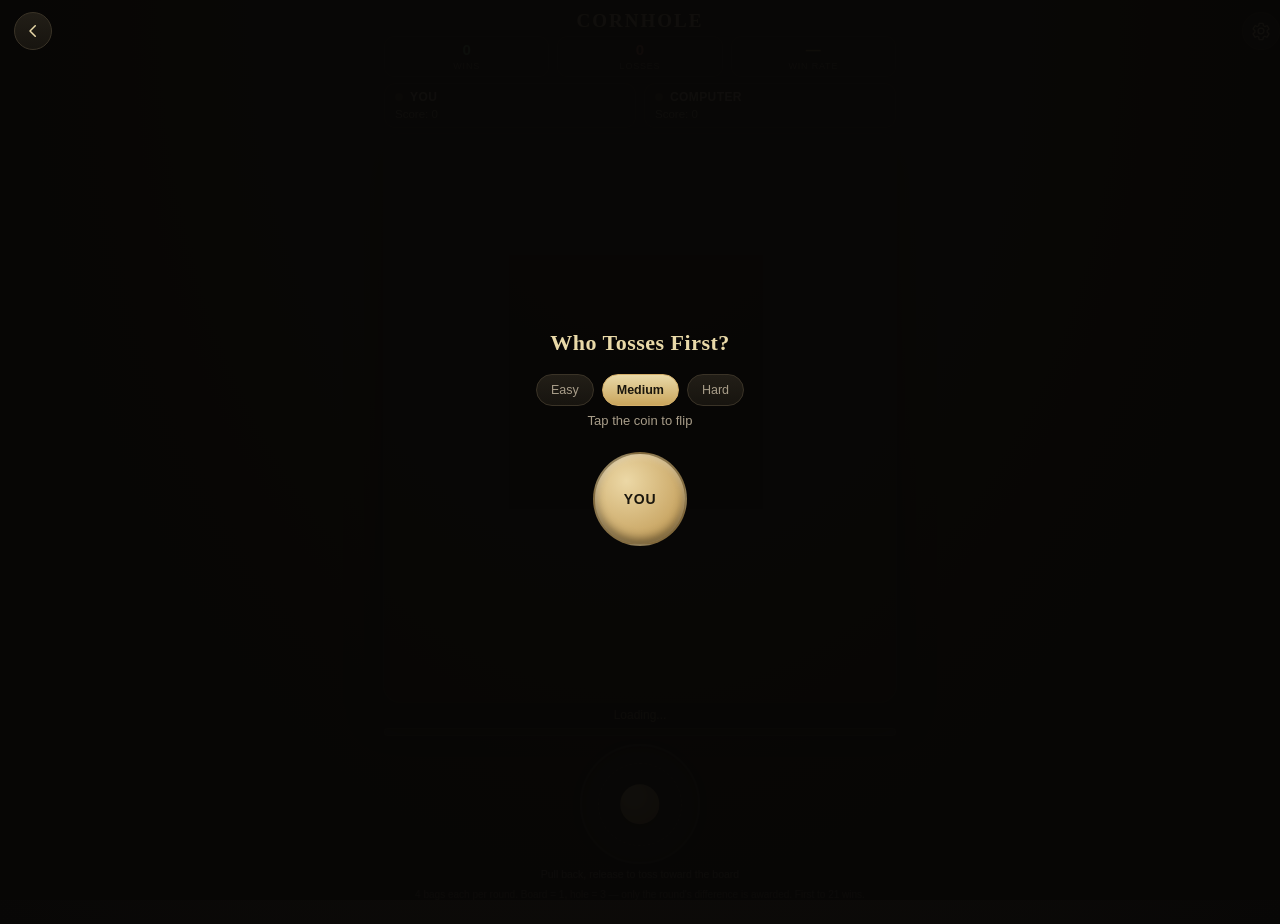
==== commit 67420590: "Add files via upload" ====
--- a/cornhole.html
+++ b/cornhole.html
@@ -62,6 +62,7 @@
         <option value="medium" selected>Medium</option>
         <option value="hard">Hard</option>
       </select>
+      <button class="primary" id="settingsNewGameBtn">New Game</button>
       <button id="resetStats">Reset record</button>
     </div>
   </div>
@@ -87,7 +88,17 @@
   </div>
 
   <div id="coinOverlay">
+    <a class="icon-btn fixed-corner left" href="index.html" aria-label="Back to arcade">
+      <svg width="18" height="18" viewBox="0 0 24 24" fill="none" xmlns="http://www.w3.org/2000/svg">
+        <path d="M15 5l-7 7 7 7" stroke="#e9d9a8" stroke-width="2" stroke-linecap="round" stroke-linejoin="round"/>
+      </svg>
+    </a>
     <h2>Who Tosses First?</h2>
+    <div class="coinDifficulty">
+      <button type="button" class="diffPill" data-diff="easy">Easy</button>
+      <button type="button" class="diffPill" data-diff="medium">Medium</button>
+      <button type="button" class="diffPill" data-diff="hard">Hard</button>
+    </div>
     <p id="coinPrompt">Tap the coin to flip</p>
     <div class="coinStage">
       <div class="coin" id="coin">
@@ -123,10 +134,13 @@
   const LANE_LEFT = 38, LANE_RIGHT = CW - 38;
   const START_X = CW/2, START_Y = 354;
   const MAX_DIST = 320;
+  const FIELD_X = LANE_LEFT - 10, FIELD_Y = 6;
+  const FIELD_W = (LANE_RIGHT - LANE_LEFT) + 20, FIELD_H = CH - 12;
 
   const BOARD_X0 = 95, BOARD_X1 = 265;
   const BOARD_Y0 = 40, BOARD_Y1 = 131;
   const HOLE_X = 180, HOLE_Y = 60, HOLE_R = 17;
+  const HOLE_SQUASH = 0.58; // hole's vertical radius as a fraction of its horizontal radius — matches the board's tilt
   const BOARD_INSET = 22; // px the far/top edge is narrower than the near/bottom edge — sells perspective
   const BOARD_LIP = 10;   // px height of the board's visible front edge (its raised thickness)
 
@@ -144,9 +158,15 @@
     return x >= xLeft && x <= xRight;
   }
 
+  /** True if (x,y) falls within the hole's elliptical footprint (matches its tilted, squashed shape). */
+  function isInHole(x, y){
+    const nx = (x - HOLE_X) / HOLE_R;
+    const ny = (y - HOLE_Y) / (HOLE_R * HOLE_SQUASH);
+    return (nx*nx + ny*ny) <= 1;
+  }
+
   function resultForLanding(x, y){
-    const dHole = Math.hypot(x-HOLE_X, y-HOLE_Y);
-    if(dHole <= HOLE_R) return { value: 3, label: 'In the hole!' };
+    if(isInHole(x, y)) return { value: 3, label: 'In the hole!' };
     if(isOnBoard(x, y)) return { value: 1, label: 'On the board.' };
     return { value: 0, label: 'Missed — in the dirt.' };
   }
@@ -162,6 +182,10 @@
   });
   renderStats();
   Arcade.wireSettingsModal('settingsBtn', 'settingsModal', 'settingsCloseBtn');
+  document.getElementById('settingsNewGameBtn').addEventListener('click', () => {
+    document.getElementById('settingsModal').classList.remove('open');
+    startMatch();
+  });
 
   const coinFlip = Arcade.createCoinFlip({
     overlayId: 'coinOverlay', coinId: 'coin', promptId: 'coinPrompt',
@@ -184,6 +208,12 @@
   let gameOver = false;
   let flight = null;          // active toss animation: {owner,startX,startY,targetX,targetY,t0}
   let slide = null;           // active post-landing slide: {owner,x,y,vx,vy,result}
+  let pendingTimer = null;    // tracks the one in-flight AI/turn-transition timer, so a reset can cancel it
+
+  function scheduleNext(fn, ms){
+    clearTimeout(pendingTimer);
+    pendingTimer = setTimeout(fn, ms);
+  }
 
   const canvas = document.getElementById('table');
   const ctx = canvas.getContext('2d');
@@ -209,6 +239,9 @@
   }
 
   function startMatch(){
+    clearTimeout(pendingTimer); // cancel any AI/turn timer left over from a game abandoned mid-throw
+    flight = null; // halt any toss animation still running from an abandoned throw
+    slide = null;  // halt any bag still sliding across the board from an abandoned throw
     playerScore = 0; aiScore = 0;
     gameOver = false;
     overlay.style.display = 'none';
@@ -231,7 +264,7 @@
   function beginNextThrow(){
     if(shotsThisRound >= 8){
       setMessage("Round complete — tallying score...");
-      setTimeout(resolveRound, 700);
+      scheduleNext(resolveRound, 700);
       return;
     }
     turn = whoseShotIndex(shotsThisRound);
@@ -242,7 +275,7 @@
     } else {
       state = 'ai-wait';
       setMessage("Computer is lining up a toss...");
-      setTimeout(aiTakeThrow, 800);
+      scheduleNext(aiTakeThrow, 800);
     }
     render();
   }
@@ -287,7 +320,7 @@
     bags.push({ owner, x, y, result });
     shotsThisRound++;
     setMessage(`${owner === 'player' ? 'You' : 'Computer'}: ${result.label}${result.value>0 ? ' ('+result.value+' pt'+(result.value>1?'s':'')+')' : ''}`);
-    setTimeout(beginNextThrow, 550);
+    scheduleNext(beginNextThrow, 550);
   }
 
   function resolveRound(){
@@ -307,7 +340,7 @@
 
     setMessage(diff>0 ? `${playerTotal>aiTotal?'You':'Computer'} score ${diff} this round.` : "Round tied — no one scores.");
     startingPlayer = startingPlayer === 'player' ? 'ai' : 'player';
-    setTimeout(startRound, 1200);
+    scheduleNext(startRound, 1200);
   }
 
   function endMatch(winner){
@@ -316,6 +349,7 @@
     overlay.style.display = 'flex';
     overlayTitle.textContent = winner === 'player' ? "You Win" : "Computer Wins";
     overlayText.textContent = `Final score: ${playerScore} – ${aiScore}`;
+    Arcade.vibrate(winner === 'player' ? [30, 60, 30, 60, 60] : [40]);
     if(winner === 'player') stats.addWin(); else stats.addLoss();
     renderStats();
     updatePanels();
@@ -356,14 +390,34 @@
     ctx.lineWidth = 1;
     ctx.strokeRect(3,3,CW-6,CH-6);
 
-    // field — felt green, matching Corner Pocket's table instead of literal grass
-    const ground = ctx.createRadialGradient(CW/2,CH*0.4,20, CW/2,CH*0.4,CH*0.9);
-    ground.addColorStop(0,'#1a7d4a'); ground.addColorStop(1,'#0d5232');
+    // field — a real grass yard: mowed-lawn stripes, blade texture, and a worn patch by the board
+    const ground = ctx.createRadialGradient(CW/2,CH*0.35,20, CW/2,CH*0.35,CH*0.95);
+    ground.addColorStop(0,'#4d8f3c'); ground.addColorStop(1,'#2b5a26');
     ctx.fillStyle = ground;
-    ctx.fillRect(LANE_LEFT-10, 6, (LANE_RIGHT-LANE_LEFT)+20, CH-12);
-    ctx.strokeStyle = 'rgba(0,0,0,0.25)';
+    ctx.fillRect(FIELD_X, FIELD_Y, FIELD_W, FIELD_H);
+
+    ctx.save();
+    ctx.beginPath(); ctx.rect(FIELD_X, FIELD_Y, FIELD_W, FIELD_H); ctx.clip();
+
+    // mowed-lawn stripes, alternating light/dark bands like a real cut lawn
+    const stripeH = 24;
+    for(let y = FIELD_Y, i = 0; y < FIELD_Y + FIELD_H; y += stripeH, i++){
+      ctx.fillStyle = (i % 2 === 0) ? 'rgba(255,255,255,0.055)' : 'rgba(0,0,0,0.07)';
+      ctx.fillRect(FIELD_X, y, FIELD_W, stripeH);
+    }
+
+    // worn dirt patch where bags keep landing, just in front of the board
+    const wearGrad = ctx.createRadialGradient((BOARD_X0+BOARD_X1)/2, BOARD_Y1+10, 4, (BOARD_X0+BOARD_X1)/2, BOARD_Y1+10, 62);
+    wearGrad.addColorStop(0,'rgba(126,94,52,0.4)');
+    wearGrad.addColorStop(1,'rgba(126,94,52,0)');
+    ctx.fillStyle = wearGrad;
+    ctx.fillRect(FIELD_X, FIELD_Y, FIELD_W, FIELD_H);
+
+    ctx.restore();
+
+    ctx.strokeStyle = 'rgba(0,0,0,0.3)';
     ctx.lineWidth = 2;
-    ctx.strokeRect(LANE_LEFT-10, 6, (LANE_RIGHT-LANE_LEFT)+20, CH-12);
+    ctx.strokeRect(FIELD_X, FIELD_Y, FIELD_W, FIELD_H);
 
     // lane guide lines (cosmetic, gold-tinted to match the rest of the app)
     ctx.strokeStyle = 'rgba(212,175,106,0.35)';
@@ -414,13 +468,13 @@
     ctx.fill();
     ctx.strokeStyle = 'rgba(0,0,0,0.4)'; ctx.lineWidth = 2.5; ctx.stroke();
 
-    // hole — recessed cut into the wood, not just a flat circle
-    ctx.beginPath(); ctx.arc(HOLE_X, HOLE_Y, HOLE_R*1.3, 0, Math.PI*2);
+    // hole — a tilted ellipse (not a circle), matching how a real hole would look on an angled board
+    ctx.beginPath(); ctx.ellipse(HOLE_X, HOLE_Y, HOLE_R*1.3, HOLE_R*1.3*HOLE_SQUASH, 0, 0, Math.PI*2);
     ctx.fillStyle = 'rgba(0,0,0,0.32)'; ctx.fill();
-    ctx.beginPath(); ctx.arc(HOLE_X, HOLE_Y, HOLE_R, 0, Math.PI*2);
+    ctx.beginPath(); ctx.ellipse(HOLE_X, HOLE_Y, HOLE_R, HOLE_R*HOLE_SQUASH, 0, 0, Math.PI*2);
     ctx.fillStyle = '#0a0a0a'; ctx.fill();
     ctx.strokeStyle = 'rgba(0,0,0,0.6)'; ctx.lineWidth = 2; ctx.stroke();
-    ctx.beginPath(); ctx.arc(HOLE_X, HOLE_Y, HOLE_R-0.5, Math.PI*0.78, Math.PI*1.3);
+    ctx.beginPath(); ctx.ellipse(HOLE_X, HOLE_Y, HOLE_R-0.5, (HOLE_R-0.5)*HOLE_SQUASH, 0, Math.PI*0.78, Math.PI*1.3);
     ctx.strokeStyle = 'rgba(255,255,255,0.14)'; ctx.lineWidth = 1.4; ctx.stroke();
 
     // resting bags (on board or in the dirt) — draw shadow + bag flat on the ground
@@ -489,9 +543,8 @@
       slide.vx *= SLIDE_FRICTION; slide.vy *= SLIDE_FRICTION;
       render();
 
-      const dHole = Math.hypot(slide.x-HOLE_X, slide.y-HOLE_Y);
       const speed = Math.hypot(slide.vx, slide.vy);
-      if(dHole <= HOLE_R){
+      if(isInHole(slide.x, slide.y)){
         const owner = slide.owner;
         slide = null;
         finalizeBagLanding(owner, HOLE_X, HOLE_Y, { value: 3, label: 'Slid into the hole!' });
@@ -519,6 +572,7 @@
 </script>
 <script>
   Arcade.registerServiceWorker();
+  Arcade.wireHaptics();
 </script>
 </body>
 </html>
--- a/shared.css
+++ b/shared.css
@@ -5,6 +5,17 @@
    ============================================================ */
 
 * { box-sizing: border-box; -webkit-tap-highlight-color: transparent; }
+
+/* Entrance animations for overlays/modals — pop in with a slight scale + fade
+   rather than snapping instantly to visible. */
+@keyframes modalPopIn {
+  from { opacity: 0; transform: scale(0.94) translateY(6px); }
+  to { opacity: 1; transform: none; }
+}
+@keyframes cardPopIn {
+  from { opacity: 0; transform: scale(0.92) translateY(10px); }
+  to { opacity: 1; transform: none; }
+}
 
 html {
   height: 100%;
@@ -68,8 +79,9 @@
   background: linear-gradient(180deg, #221e17, #17140f);
   border: 1.5px solid #3a3327;
   cursor: pointer;
-}
-.icon-btn:active { transform: translateY(-50%) scale(0.94); }
+  transition: transform 0.12s ease, filter 0.12s ease;
+}
+.icon-btn:active { transform: translateY(-50%) scale(0.88); filter: brightness(1.18); }
 #menuBtn { left: 0; }
 #settingsBtn { right: 0; }
 
@@ -80,6 +92,7 @@
   top: calc(12px + env(safe-area-inset-top));
   transform: none;
 }
+.icon-btn.fixed-corner:active { transform: scale(0.88); filter: brightness(1.18); }
 .icon-btn.fixed-corner.left { left: calc(14px + env(safe-area-inset-left)); }
 .icon-btn.fixed-corner.right { right: calc(14px + env(safe-area-inset-right)); }
 
@@ -244,6 +257,20 @@
   border-radius: 50%;
   border: 1px dashed #4a4232;
 }
+#aimPad::after {
+  content: "";
+  position: absolute;
+  inset: -4px;
+  border-radius: 50%;
+  pointer-events: none;
+  background: conic-gradient(
+    from calc(var(--pull-angle, 0deg) - 20deg),
+    rgba(212,175,106, calc(var(--pull-power, 0) * 0.95)) 0deg,
+    rgba(212,175,106, calc(var(--pull-power, 0) * 0.4)) 20deg,
+    transparent 40deg,
+    transparent 360deg
+  );
+}
 #aimPad.disabled { opacity: 0.3; }
 #aimKnob {
   width: 34%;
@@ -283,8 +310,8 @@
   background: linear-gradient(180deg, #221e17, #17140f);
   color: #e9dfcb;
 }
-button { cursor: pointer; }
-button:active { transform: translateY(1px); }
+button { cursor: pointer; transition: transform 0.12s ease, filter 0.12s ease; }
+button:active { transform: scale(0.96); filter: brightness(1.1); }
 button.primary {
   background: linear-gradient(180deg, #e9d9a8, #c9a55c);
   color: #1a160d;
@@ -304,6 +331,7 @@
   flex-direction: column;
   text-align: center;
   padding: 20px;
+  animation: modalPopIn 0.22s ease;
 }
 #overlay h2 { font-family: Georgia, serif; font-size: 24px; color: #e9d9a8; margin-bottom: 6px; letter-spacing: 0.5px; }
 #overlay p { font-size: 13.5px; color: #c9bea8; margin-bottom: 16px; }
@@ -321,7 +349,7 @@
   padding: 24px calc(20px + env(safe-area-inset-right)) calc(24px + env(safe-area-inset-bottom)) calc(20px + env(safe-area-inset-left));
   z-index: 50;
 }
-#coinOverlay.open { display: flex; }
+#coinOverlay.open { display: flex; animation: modalPopIn 0.22s ease; }
 #coinOverlay h2 { font-family: Georgia, serif; font-size: 22px; color: #e9d9a8; margin-bottom: 4px; letter-spacing: 0.5px; }
 #coinOverlay p { font-size: 13px; color: #a89d89; margin: 3px 0; min-height: 16px; }
 .coinStage { perspective: 700px; margin: 20px 0; }
@@ -330,8 +358,9 @@
   position: relative;
   transform-style: preserve-3d;
   cursor: pointer;
-  transition: transform 1.7s cubic-bezier(.18,.66,.32,1);
-}
+  transition: transform 1.7s cubic-bezier(.18,.66,.32,1), filter 0.12s ease;
+}
+.coin:active { filter: brightness(1.18); }
 .coin .face {
   position: absolute;
   inset: 0;
@@ -349,6 +378,28 @@
 .coin .front { background: radial-gradient(circle at 35% 30%, #ecd8a6, #b98f46); color: #1a160d; }
 .coin .back { background: radial-gradient(circle at 35% 30%, #4a4232, #201c15); color: #e9d9a8; transform: rotateY(180deg); }
 .coinResult { font-size: 15.5px !important; font-weight: 700; color: #e9d9a8 !important; }
+.coinDifficulty {
+  display: flex;
+  gap: 8px;
+  margin: 14px 0 4px;
+}
+.diffPill {
+  padding: 8px 14px;
+  min-height: 0;
+  font-size: 12.5px;
+  border-radius: 20px;
+  border: 1.5px solid #3a3327;
+  background: linear-gradient(180deg, #221e17, #17140f);
+  color: #a89d89;
+  transition: transform 0.12s ease, filter 0.12s ease, border-color 0.15s ease, background 0.15s ease, color 0.15s ease;
+}
+.diffPill:active { transform: scale(0.94); }
+.diffPill.active {
+  border-color: #d4af6a;
+  background: linear-gradient(180deg, #e9d9a8, #c9a55c);
+  color: #1a160d;
+  font-weight: 700;
+}
 
 /* ---------- Settings modal ---------- */
 #settingsModal {
@@ -361,7 +412,7 @@
   z-index: 60;
   padding: 20px;
 }
-#settingsModal.open { display: flex; }
+#settingsModal.open { display: flex; animation: modalPopIn 0.18s ease; }
 #settingsModalCard {
   width: 100%;
   max-width: 320px;
@@ -370,6 +421,7 @@
   border-radius: 14px;
   padding: 16px;
   box-shadow: 0 14px 34px rgba(0,0,0,0.6);
+  animation: cardPopIn 0.22s ease;
 }
 .settingsModalHeader {
   display: flex;
@@ -442,9 +494,9 @@
   padding: 16px;
   text-decoration: none;
   color: #efe8da;
-  transition: border-color 0.2s, transform 0.1s;
-}
-.game-tile:active { transform: scale(0.98); }
+  transition: border-color 0.15s ease, transform 0.12s ease, filter 0.12s ease;
+}
+.game-tile:active { transform: scale(0.96); border-color: #d4af6a; filter: brightness(1.06); }
 .game-tile .icon {
   width: 46px; height: 46px;
   flex-shrink: 0;
